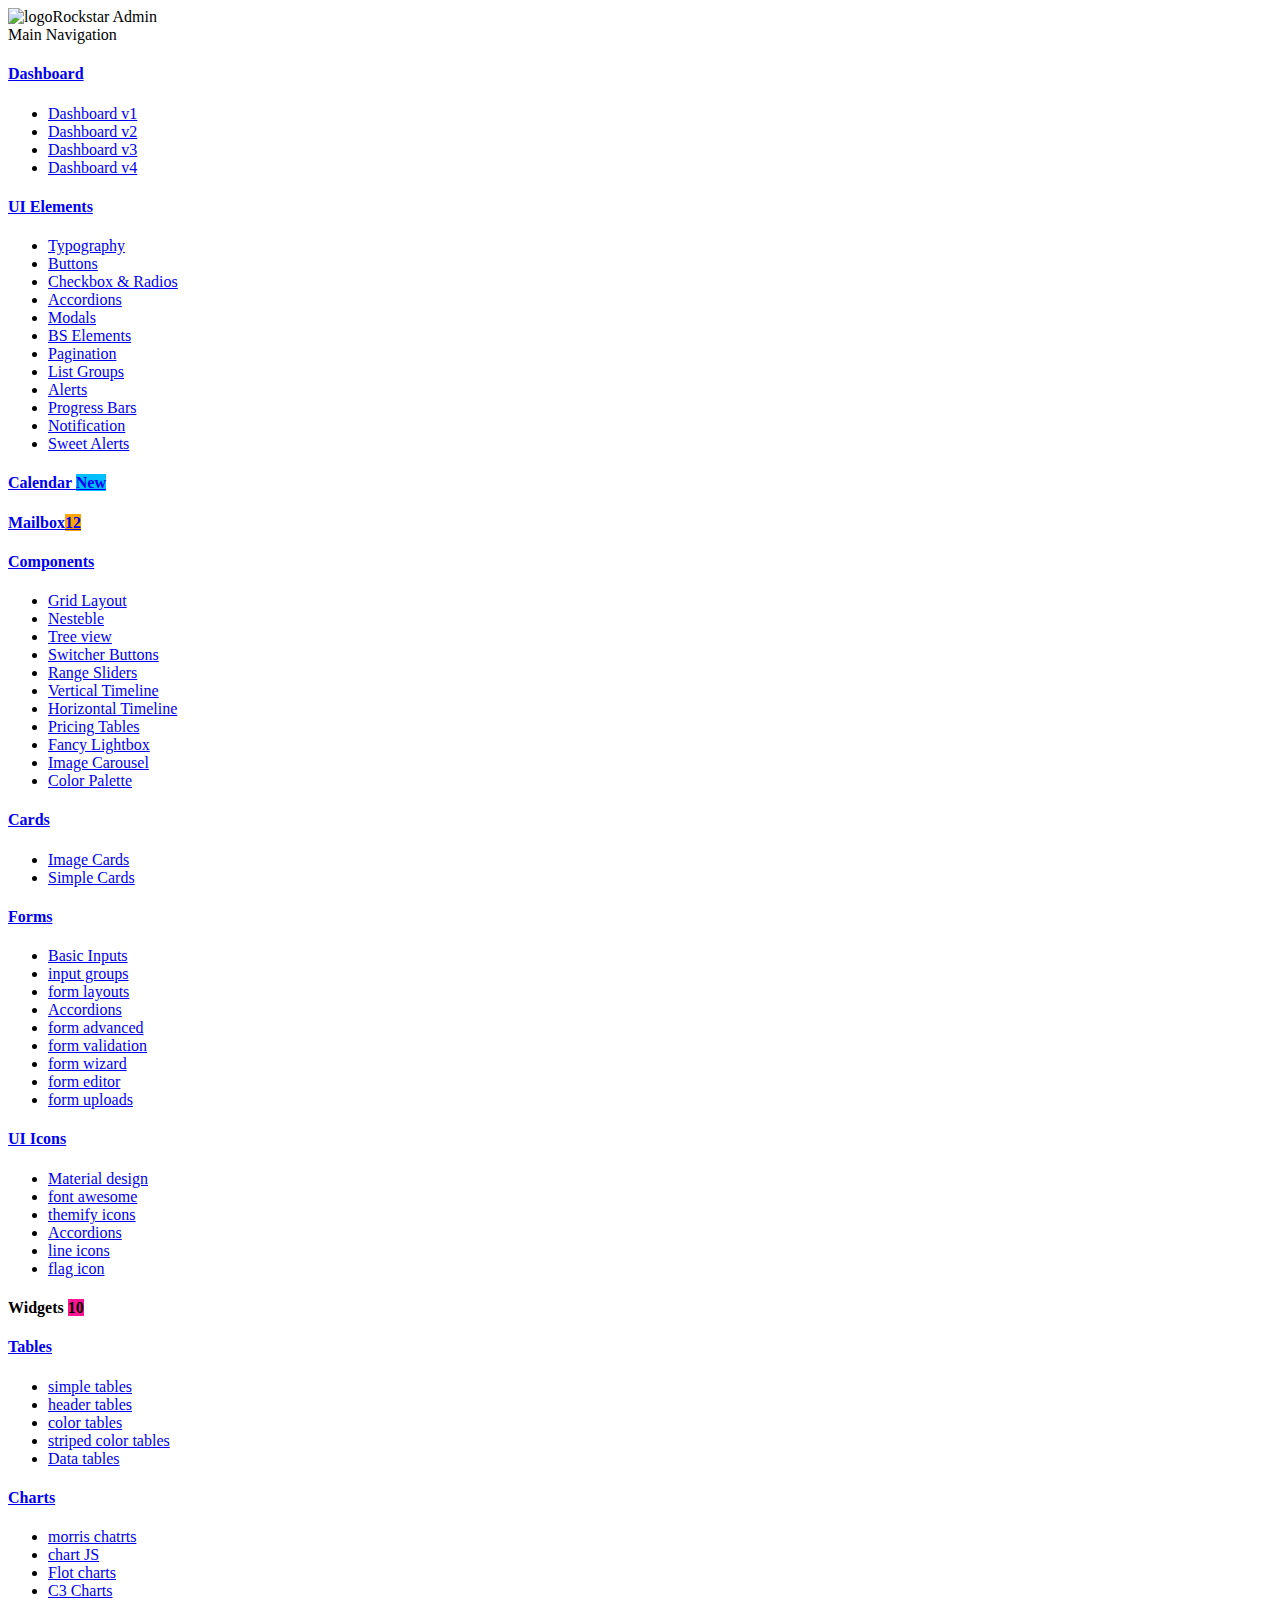
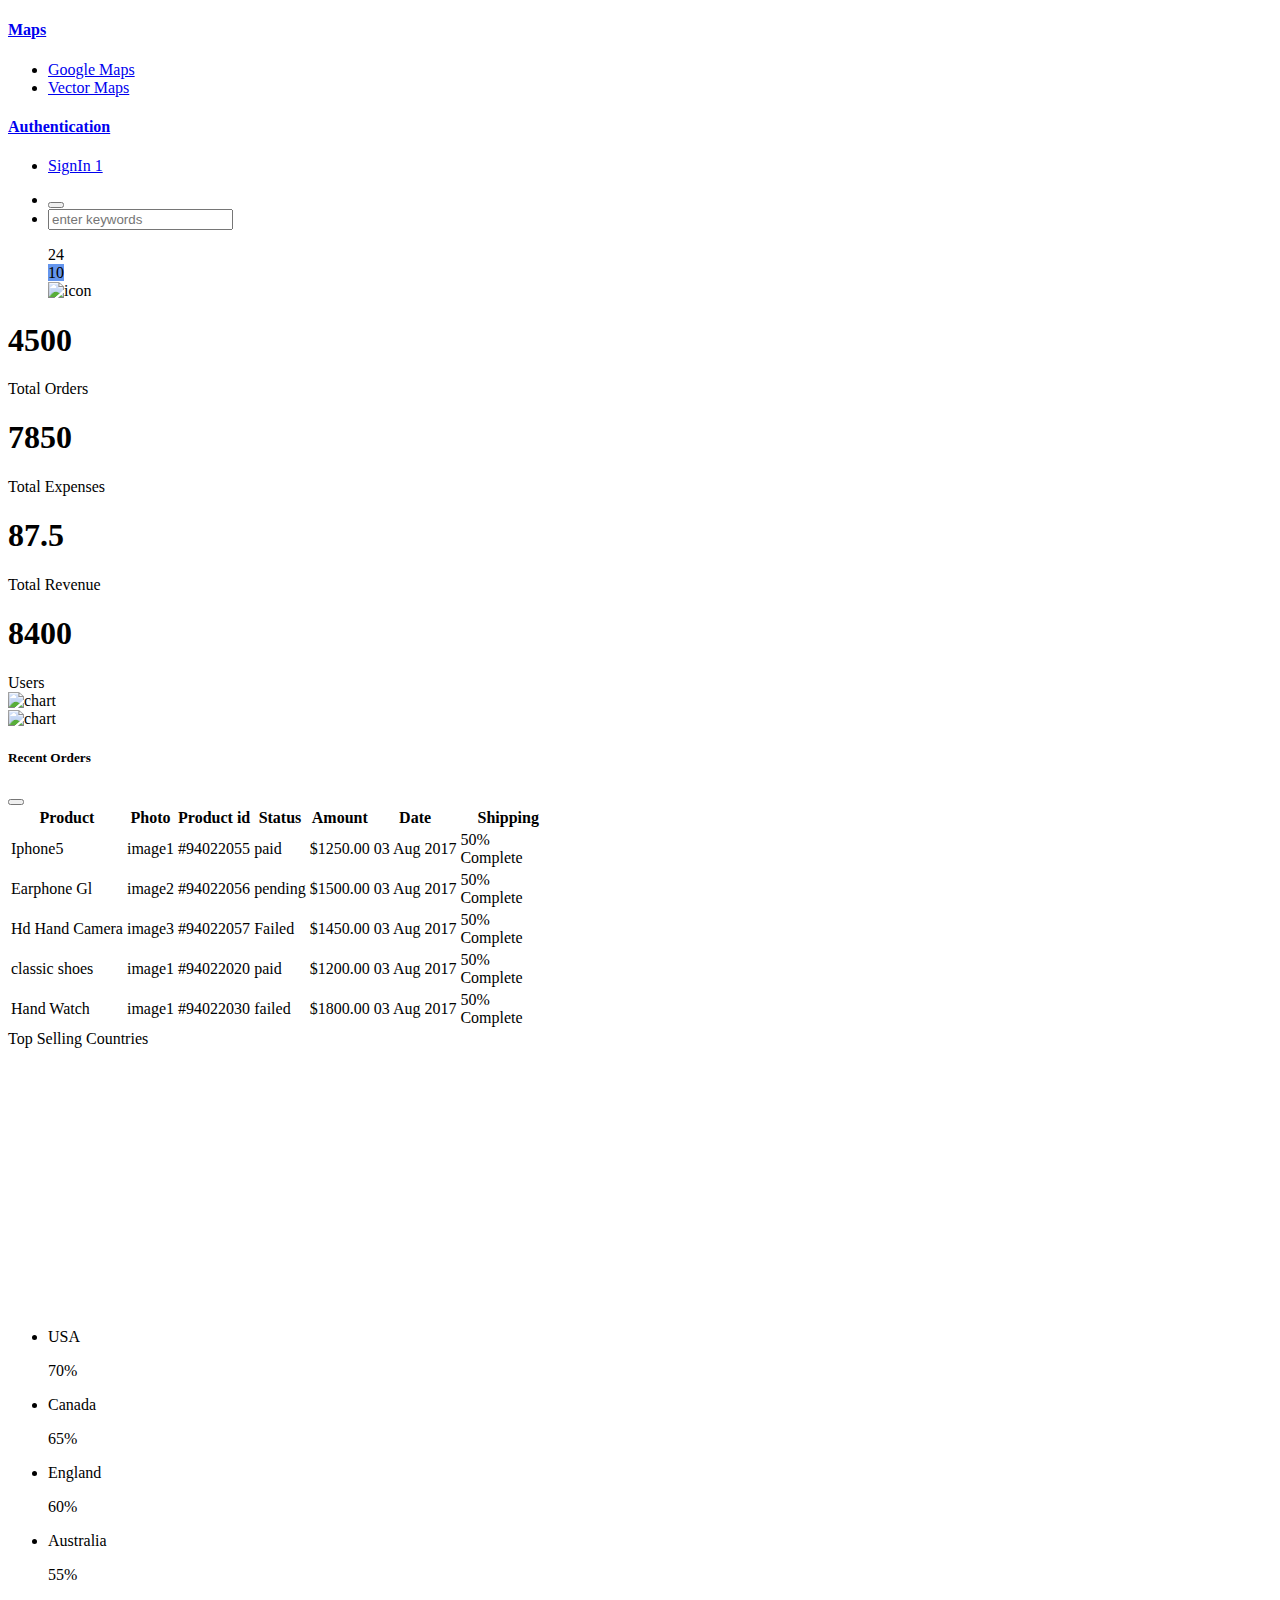
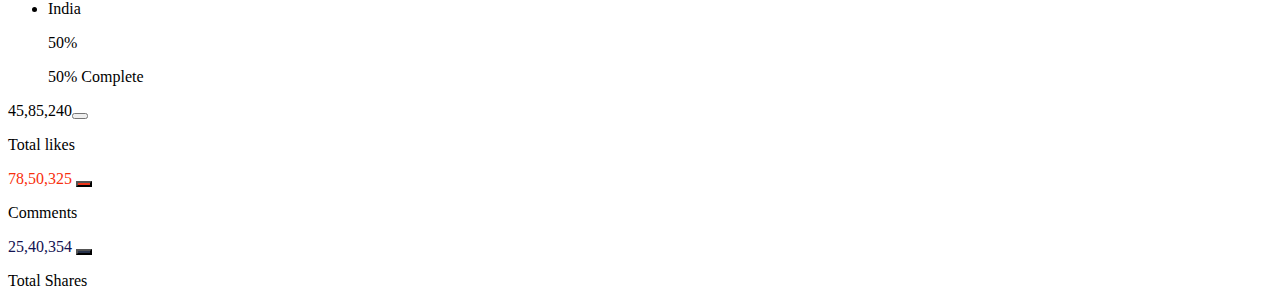
==== dashboard.html @ 98393a1d "structure of daSHBOARD" ====
<!Doctype html>
<html>
<head>
	<meta charset="utf-8">
	<meta name="viewport" content="width-device-width, initial-scale=1">
	<link rel="stylesheet" href="css/bootstrap.css">
  	<link rel="stylesheet" href="css/owl.carousel.css">
  	<link rel="stylesheet" href="css/owl.theme.default.css">
	<link rel="stylesheet" type="text/css" href="css/font-awesome.css">
	<link href="https://fonts.googleapis.com/css?family=Poppins" rel="stylesheet">
	<link rel="stylesheet" href="css/dashboard.css">
	<title>Dashboard</title>
</head>
<body>
	<div class="row">
		<div class="col-lg-2" id="demo">
			<div class="logo">
				<img src="css/img/logo.png" alt="logo">Rockstar Admin
			</div>
			<div class="heading">Main Navigation
			</div>

			<div class="panel-group" id="accordion">
  				<div class="panel panel-default">
    				<div class="panel-heading">
      				 <h4 class="panel-title">
       				 <a data-toggle="collapse" data-parent="#accordion" href="#collapse1">
       				 	<i class="fa fa-home" aria-hidden="true"></i>Dashboard
       				 	<span class="caret"></span></a></h4>
    				</div>
					<div id="collapse1" class="panel-collapse collapse">
							<div class="panel-body">
								<ul>
								<li><a href="#"><i class="fa fa-circle-o" aria-hidden="true"></i>Dashboard v1</a></li>
								<li><a href="#"><i class="fa fa-circle-o" aria-hidden="true"></i>Dashboard v2</a></li>
								<li><a href="#"><i class="fa fa-circle-o" aria-hidden="true"></i>Dashboard v3</a></li>
								<li><a href="#"><i class="fa fa-circle-o" aria-hidden="true"></i>Dashboard v4</a></li>
								</ul>
							</div>
					</div>
				</div>			
	  				<div class="panel panel-default">
	    				<div class="panel-heading">
	      				 <h4 class="panel-title">
	       				 <a data-toggle="collapse" data-parent="#accordion" href="#collapse2">
	       				 	<i class="fa fa-briefcase" aria-hidden="true"></i>UI Elements
	       				 	<span class="caret"></span></a></h4>
	    				</div>
							<div id="collapse2" class="panel-collapse collapse">
								<div class="panel-body">
								<ul>
								<li><a href="#"><i class="fa fa-circle-o" aria-hidden="true"></i>Typography</a></li>
								<li><a href="#"><i class="fa fa-circle-o" aria-hidden="true"></i>Buttons</a></li>
								<li><a href="#"><i class="fa fa-circle-o" aria-hidden="true"></i>Checkbox & Radios
								</a></li>
								<li><a href="#"><i class="fa fa-circle-o" aria-hidden="true"></i>Accordions</a></li>
								<li><a href="#"><i class="fa fa-circle-o" aria-hidden="true"></i>Modals</a></li>
								<li><a href="#"><i class="fa fa-circle-o" aria-hidden="true"></i>BS Elements</a></li>
								<li><a href="#"><i class="fa fa-circle-o" aria-hidden="true"></i>Pagination</a></li>
								<li><a href="#"><i class="fa fa-circle-o" aria-hidden="true"></i>List Groups</a></li>
								<li><a href="#"><i class="fa fa-circle-o" aria-hidden="true"></i>Alerts</a></li>
								<li><a href="#"><i class="fa fa-circle-o" aria-hidden="true"></i>Progress Bars</a></li>
								<li><a href="#"><i class="fa fa-circle-o" aria-hidden="true"></i>Notification</a></li>
								<li><a href="#"><i class="fa fa-circle-o" aria-hidden="true"></i>Sweet Alerts </a></li>
								</ul>
								</div>
							</div>
					</div>
  					<div class="panel panel-default">
    					<div class="panel-heading">
      				 	<h4 class="panel-title">
       				 	<a href="#"><i class="fa fa-calendar" aria-hidden="true"></i>Calendar
       				 	<span class="badge" style="background-color: deepskyblue;">
       				 	New</span></a></h4>
    					</div>
    				</div>					
  					<div class="panel panel-default">
    					<div class="panel-heading">
      				 	<h4 class="panel-title">
       				 	<a href="#"><i class="fa fa-calendar" aria-hidden="true"></i>Mailbox<span class="badge" style="background-color: orange;">12</span></a></h4>
    					</div>
    				</div>			
					<div class="panel panel-default">
	    				<div class="panel-heading">
	      				 <h4 class="panel-title">
	       				 <a data-toggle="collapse" data-parent="#accordion" href="#collapse3">
	       				 	<i class="fa fa-list" aria-hidden="true"></i>Components
	       				 <span class="caret"></span></a></h4>
	    				</div>
							<div id="collapse3" class="panel-collapse collapse">
								<div class="panel-body">
								<ul>	
								<li><a href="#"><i class="fa fa-circle-o" aria-hidden="true"></i>Grid Layout</a></li>
								<li><a href="#"><i class="fa fa-circle-o" aria-hidden="true"></i>Nesteble</a></li>
								<li><a href="#"><i class="fa fa-circle-o" aria-hidden="true"></i>Tree view</a></li>
								<li><a href="#"><i class="fa fa-circle-o" aria-hidden="true"></i>Switcher Buttons
								</a></li>
								<li><a href="#"><i class="fa fa-circle-o" aria-hidden="true"></i>Range Sliders</a></li>
								<li><a href="#"><i class="fa fa-circle-o" aria-hidden="true"></i>Vertical Timeline
								</a></li>
								<li><a href="#"><i class="fa fa-circle-o" aria-hidden="true"></i>Horizontal Timeline
								</a></li>
								<li><a href="#"><i class="fa fa-circle-o" aria-hidden="true"></i>Pricing Tables</a></li>
								<li><a href="#"><i class="fa fa-circle-o" aria-hidden="true"></i>Fancy Lightbox </a></li>
								<li><a href="#"><i class="fa fa-circle-o" aria-hidden="true"></i>Image Carousel</a></li>
								<li><a href="#"><i class="fa fa-circle-o" aria-hidden="true"></i>Color Palette</a></li>
								</ul>
								</div>
							</div>
					</div>			
					<div class="panel panel-default">
	    				<div class="panel-heading">
	      				 <h4 class="panel-title">
	       				 <a data-toggle="collapse" data-parent="#accordion" href="#collapse4">
	       				 	<i class="fa fa-life-ring" aria-hidden="true"></i>Cards
	       				 <span class="caret"></span></a></h4>
	    				</div>
							<div id="collapse4" class="panel-collapse collapse">
								<div class="panel-body">
								<ul>
								<li><a href="#">Image Cards</a></li>
								<li><a href="#">Simple Cards</a></li>
								</ul>
								</div>
							</div>
					</div>			

					<div class="panel panel-default">
	    				<div class="panel-heading">
	      				 <h4 class="panel-title">
	       				 <a data-toggle="collapse" data-parent="#accordion" href="#collapse5">
	       				 	<i class="fa fa-sticky-note-o" aria-hidden="true"></i>Forms
	       				 <span class="caret"></span></a></h4>
	    				</div>
							<div id="collapse5" class="panel-collapse collapse">
								<div class="panel-body">
								<ul>
								<li><a href="#"><i class="fa fa-circle-o" aria-hidden="true"></i>Basic Inputs</a></li>
								<li><a href="#"><i class="fa fa-circle-o" aria-hidden="true"></i>input groups</a></li>
								<li><a href="#"><i class="fa fa-circle-o" aria-hidden="true"></i>form layouts</a></li>
								<li><a href="#"><i class="fa fa-circle-o" aria-hidden="true"></i>Accordions</a></li>
								<li><a href="#"><i class="fa fa-circle-o" aria-hidden="true"></i>form advanced</a></li>
								<li><a href="#"><i class="fa fa-circle-o" aria-hidden="true"></i>form validation</a></li>
								<li><a href="#"><i class="fa fa-circle-o" aria-hidden="true"></i>form wizard</a></li>
								<li><a href="#"><i class="fa fa-circle-o" aria-hidden="true"></i>form editor</a></li>
								<li><a href="#"><i class="fa fa-circle-o" aria-hidden="true"></i>form uploads</a></li>
								</ul>
								</div>
							</div>
					</div>			
					<div class="panel panel-default">
	    				<div class="panel-heading">
	      				 <h4 class="panel-title">
	       				 <a data-toggle="collapse" data-parent="#accordion" href="#collapse6">
	       				 	<i class="fa fa-fire" aria-hidden="true"></i>UI Icons
	       				 <span class="caret"></span></a></h4>
	    				</div>
							<div id="collapse6" class="panel-collapse collapse">
								<div class="panel-body">
								<ul>
								<li><a href="#"><i class="fa fa-circle-o" aria-hidden="true"></i>Material design</a></li>
								<li><a href="#"><i class="fa fa-circle-o" aria-hidden="true"></i>font awesome</a></li>
								<li><a href="#"><i class="fa fa-circle-o" aria-hidden="true"></i>themify icons</a></li>
								<li><a href="#"><i class="fa fa-circle-o" aria-hidden="true"></i>Accordions</a></li>
								<li><a href="#"><i class="fa fa-circle-o" aria-hidden="true"></i>line icons</a></li>
								<li><a href="#"><i class="fa fa-circle-o" aria-hidden="true"></i>flag icon</a></li>
								</ul>
								</div>
							</div>
					</div>
					<div class="panel panel-default">
	    				<div class="panel-heading">
	      				 <h4 class="panel-title">
	       				 <i class="fa fa-calendar-o" aria-hidden="true"></i>Widgets
	       				 <span class="badge" style="background-color: deeppink;">10</span></h4>
	    				</div>
	    			</div>				
					<div class="panel panel-default">
	    				<div class="panel-heading">
	      				 <h4 class="panel-title">
	       				 <a data-toggle="collapse" data-parent="#accordion" href="#collapse7">
	       				 	<i class="fa fa-th" aria-hidden="true"></i>Tables
	       				 <span class="caret"></span></a></h4>
	    				</div>
							<div id="collapse7" class="panel-collapse collapse">
								<div class="panel-body">
								<ul>
								<li><a href="#"><i class="fa fa-circle-o" aria-hidden="true"></i>simple tables</a></li>
								<li><a href="#"><i class="fa fa-circle-o" aria-hidden="true"></i>header tables</a></li>
								<li><a href="#"><i class="fa fa-circle-o" aria-hidden="true"></i>color tables</a></li>
								<li><a href="#"><i class="fa fa-circle-o" aria-hidden="true"></i>striped color tables
								</a></li>
								<li><a href="#">Data tables</a></li>
								</ul>
								</div>
							</div>
					</div>				
					<div class="panel panel-default">
	    				<div class="panel-heading">
	      				 <h4 class="panel-title">
	       				 <a data-toggle="collapse" data-parent="#accordion" href="#collapse8">
	       				 	<i class="fa fa-bar-chart" aria-hidden="true"></i>Charts
	       				 <span class="caret"></span></a></h4>
	    				</div>
							<div id="collapse8" class="panel-collapse collapse">
								<div class="panel-body">
								<ul>
								<li><a href="#"><i class="fa fa-circle-o" aria-hidden="true"></i>morris chatrts</a></li>
								<li><a href="#"><i class="fa fa-circle-o" aria-hidden="true"></i>chart JS</a></li>
								<li><a href="#"><i class="fa fa-circle-o" aria-hidden="true"></i>Flot charts</a></li>
								<li><a href="#"><i class="fa fa-circle-o" aria-hidden="true"></i>C3 Charts</a></li>
								</ul>
								</div>
							</div>
					</div>					
					<div class="panel panel-default">
	    				<div class="panel-heading">
	      				 <h4 class="panel-title">
	       				 <a data-toggle="collapse" data-parent="#accordion" href="#collapse9">
	       				 	<i class="fa fa-map-o" aria-hidden="true"></i>Maps
	       				 <span class="caret"></span></a></h4>
	    				</div>
							<div id="collapse9" class="panel-collapse collapse">
								<div class="panel-body">
								<ul>
								<li><a href="#"><i class="fa fa-circle-o" aria-hidden="true"></i>Google Maps</a></li>
								<li><a href="#"><i class="fa fa-circle-o" aria-hidden="true"></i>Vector Maps</a></li>
								</ul>
								</div>
							</div>
					</div>				
					<div class="panel panel-default">
	    				<div class="panel-heading">
	      				 <h4 class="panel-title">
	       				 <a data-toggle="collapse" data-parent="#accordion" href="#collapse10">
	       				 	<i class="fa fa-lock" aria-hidden="true"></i>Authentication
	       				 <span class="caret"></span></a></h4>
	    				</div>
							<div id="collapse10" class="panel-collapse collapse">
								<div class="panel-body">
								<ul>
								<li><a href="#"><i class="fa fa-circle-o" aria-hidden="true"></i>SignIn 1</a></li>
								</ul>
								</div>
							</div>
					</div>
			</div>
		</div>
		<!-- main body section-->			
		<div class="col-lg-10">
			<div class="header" style ="background-color: white;">
				<nav class="navbar">
					<div class="container-fluid">
						<ul class="navbar-nav list-unstyled">
							<li><button type="button" class="btn">
								<i class="fa fa-bars" aria-hidden="true"></i>    
				          	</button></li>
				          	<li><div class="searchbar">
				          		<input type="text" name="search" placeholder="enter keywords">
				          		<i class="glyphicon glyphicon-search"></i>
				          	</div></li>
			          	</ul>
			          	<ul class="nav navbar-right">
			          		<div class="topicon">
			          			<i class="fa fa-envelope-open-o" aria-hidden="true"></i>
			          			<span class="badge">24</span>
			          		</div>
			          		<div class="topicon">
								<i class="fa fa-bell-o" aria-hidden="true"></i>
								<div class="badge2"><span class="badge "
									style="background-color: cornflowerblue;">10</span></div>
							</div>
							<div class="topicon">
								<i class="fa fa-flag-checkered" aria-hidden="true"></i>
							</div>
							<span class="profile"><img src="css/img/icon.png" class="img-circle" alt="icon" width="50px">
							</span>	
						</ul>
					</div>	         				
				</nav>
			</div>				
			<div class="main-body";>
				<div class="row">
					<div class="col-lg-3">
						<div class="orders">
							<h1>4500</h1>
							<span>Total Orders</span>
							<i class="fa fa-shopping-cart" aria-hidden="true"></i>
						</div>
					</div>	
					<div class="col-lg-3">	
						<div class=" orders expenses">
							<h1>7850</h1>
							<span>Total Expenses</span>
							<i class="fa fa-credit-card" aria-hidden="true"></i>

						</div>
					</div>	
					<div class="col-lg-3">	
						<div class="orders revenue">
							<h1>87.5</h1>
							<span>Total Revenue</span>
							<i class="fa fa-pie-chart" aria-hidden="true"></i>
						</div>
					</div>	
					<div class="col-lg-3">	
						<div class="orders users">
							<h1>8400</h1>
							<span> Users</span>
							<i class="fa fa-user-o" aria-hidden="true"></i>
						</div>
					</div>
				</div>		
			</div>
			<div class="section2">
				<div class="row">
					<div class="col-lg-8">
					<img src="css/img/chart1.jpeg" alt="chart">
					</div>
					<div class="col-lg-4">
						<img src="css/img/chart.jpeg" alt="chart" >
					</div>
				</div>
			</div>
			<!-- table section-->
			<div class="section3">
				<div class="container">
					<div class="tabletop">
						<h5>Recent Orders</h5>
						<button><i class="fa fa-ellipsis-h" aria-hidden="true"></i>
						</button>
					</div>
					<table class="table">
						<thead>
							<tr>
								<th>Product</th>
								<th>Photo</th>
								<th>Product id</th>
								<th>Status</th>
								<th>Amount</th>
								<th>Date</th>
								<th>Shipping</th>
							</tr>
						</thead>
						<tbody>
							<tr>
								<td>Iphone5</td>
								<td>image1</td>
								<td>#94022055</td>
								<td>paid</td>
								<td>$1250.00</td>
								<td>03 Aug 2017</td>
								<td><div class="progress">
									  <div class="progress-bar progress-bar-success" 
									  role="progressbar" aria-valuenow="50"
									  aria-valuemin="0" aria-valuemax="100" 
									  style="width:50%">
									    <span class="sr-only">50% Complete</span>
									  </div>
									</div>
								</td>
							</tr>
							<tr>
								<td>Earphone Gl</td>
								<td>image2</td>
								<td>#94022056</td>
								<td>pending</td>
								<td>$1500.00</td>
								<td>03 Aug 2017</td>
								<td><div class="progress">
									  <div class="progress-bar progress-bar-warning" 
									  role="progressbar" aria-valuenow="50"
									  aria-valuemin="0" aria-valuemax="100" 
									  style="width:60%">
									    <span class="sr-only">50% Complete</span>
									  </div>
									</div>
								</td>
							</tr>
							<tr>
								<td>Hd Hand Camera</td>
								<td>image3</td>
								<td>#94022057</td>
								<td>Failed</td>
								<td>$1450.00</td>
								<td>03 Aug 2017</td>
								<td><div class="progress">
									  <div class="progress-bar progress-bar-danger" 
									  role="progressbar" aria-valuenow="50"
									  aria-valuemin="0" aria-valuemax="100" 
									  style="width:65%">
									    <span class="sr-only">50% Complete</span>
									  </div>
									</div>
								</td>
							</tr>
							<tr>
								<td>classic shoes</td>
								<td>image1</td>
								<td>#94022020</td>
								<td>paid</td>
								<td>$1200.00</td>
								<td>03 Aug 2017</td>
								<td><div class="progress">
									  <div class="progress-bar progress-bar-success" 
									  role="progressbar" aria-valuenow="50"
									  aria-valuemin="0" aria-valuemax="100" 
									  style="width:65%">
									    <span class="sr-only">50% Complete</span>
									  </div>
									</div>
								</td>
							</tr>
							<tr>
								<td>Hand Watch</td>
								<td>image1</td>
								<td>#94022030</td>
								<td>failed</td>
								<td>$1800.00</td>
								<td>03 Aug 2017</td>
								<td><div class="progress">
									  <div class="progress-bar progress-bar-danger" 
									  role="progressbar" aria-valuenow="50"
									  aria-valuemin="0" aria-valuemax="100"
									   style="width:40%">
									    <span class="sr-only">50% Complete</span>
									  </div>
									</div>
								</td>
							</tr>	
						</tbody>
					</table>
				</div>
			</div>
			<!--Map section starts from here-->
			<div class="section4">
			  <div class="container">
				<div class="row">
						<div class="col-lg-8">
							<div class="tophead">Top Selling Countries</div>
							<div class="row">
								<div class="col-lg-8" style="background-color: white;">
									<div class="map">	
									<g>
									<iframe src="https://www.google.com/maps/embed?pb" width="550" height="260" frameborder="0" style="border:0;max-width: 100%" allowfullscreen></iframe>
									</g>
									</div>
								</div>
								<div class="col-lg-4">
									<nav class="navbar">
										<div class="container-fluid">
											<ul class="navbar nav-stacked list-unstyled">
												<li>
													<span>USA<p>70%</p></span>
													<div class="progress">
											  		<div class="progress-bar progress-bar-striped" 
											  		role="progressbar" aria-valuenow="50"
											  		aria-valuemin="0" aria-valuemax="100" 
											  		style="width:70%">
												</li>
												<li>
													<span>Canada<p>65%</p></span>
													<div class="progress">
											  		<div class="progress-bar progress-bar-danger
											  		progress-bar-striped" 
											  		role="progressbar" aria-valuenow="50"
											  		aria-valuemin="0" aria-valuemax="100" 
											  		style="width:65%">
												</li>
												<li>
													<span>England<p>60%</p></span>
													<div class="progress">
											  		<div class="progress-bar progress-bar-success
											  		progress-bar-striped" 
											  		role="progressbar" aria-valuenow="50"
											  		aria-valuemin="0" aria-valuemax="100" 
											  		style="width:60%">
												</li>
												<li>
													<span>Australia<p>55%</p></span>
													<div class="progress">
											  		<div class="progress-bar progress-bar-warning
											  		progress-bar-striped" 
											  		role="progressbar" aria-valuenow="50"
											  		aria-valuemin="0" aria-valuemax="100" 
											  		style="width:55%">
												</li>
												<li>
													<span>India<p>50%</p></span>
													<div class="progress">
											  		<div class="progress-bar progress-bar-info
											  		progress-bar-striped" 
											  		role="progressbar" aria-valuenow="50"
											  		aria-valuemin="0" aria-valuemax="100" 
											  		style="width:50%">
											    	<span class="sr-only">50% Complete</span>
												</li>
											</ul>
										</div>		
									</nav>
								</div>
					
							</div>
						</div><!--col lg-8-->	

						<div class="col-lg-4">
							<div class="card">
								<span>45,85,240</span><button><i class="fa fa-thumbs-o-up" aria-hidden="true"></i></button>
								<p>Total likes</p>
							</div>
							<div class="card">
								<span style="color: #f82f0d;">78,50,325 </span>
								<button style="background-color: #ed351a;"><i class="fa fa-align-left" aria-hidden="true"></i></button>
								<p>Comments</p>
							</div>
							<div class="card">
								<span style="color: #121251;">25,40,354</span>
								<button style="background-color: #27324b;"><i class="fa fa-share-alt" aria-hidden="true"></i></button>
								<p>Total Shares</p>
							</div>

						</div>
					</div><!--row-->
				</div>	
			</div>			

		</div> <!--for column -lg-10-->	
</div>
	<script src="https://ajax.googleapis.com/ajax/libs/jquery/3.3.1/jquery.min.js"></script>
  	<script src="https://maxcdn.bootstrapcdn.com/bootstrap/3.3.7/js/bootstrap.min.js"></script>
  	<script>
  		$(document).ready(function(){
  			$('.navbar-nav > li > button').click(function(){
  				var x = document.getElementById('demo');
    				if (x.style.display === 'none') {
        				x.style.display = 'block';
        				$('.col-lg-10').width(1280);
    				} else {
        				x.style.display = 'none';
        				$('.col-lg-10').width(1536);
        				$('.header').width(1536);
    				}
  				});
  		});
  	</script>
   
</body>
</html>
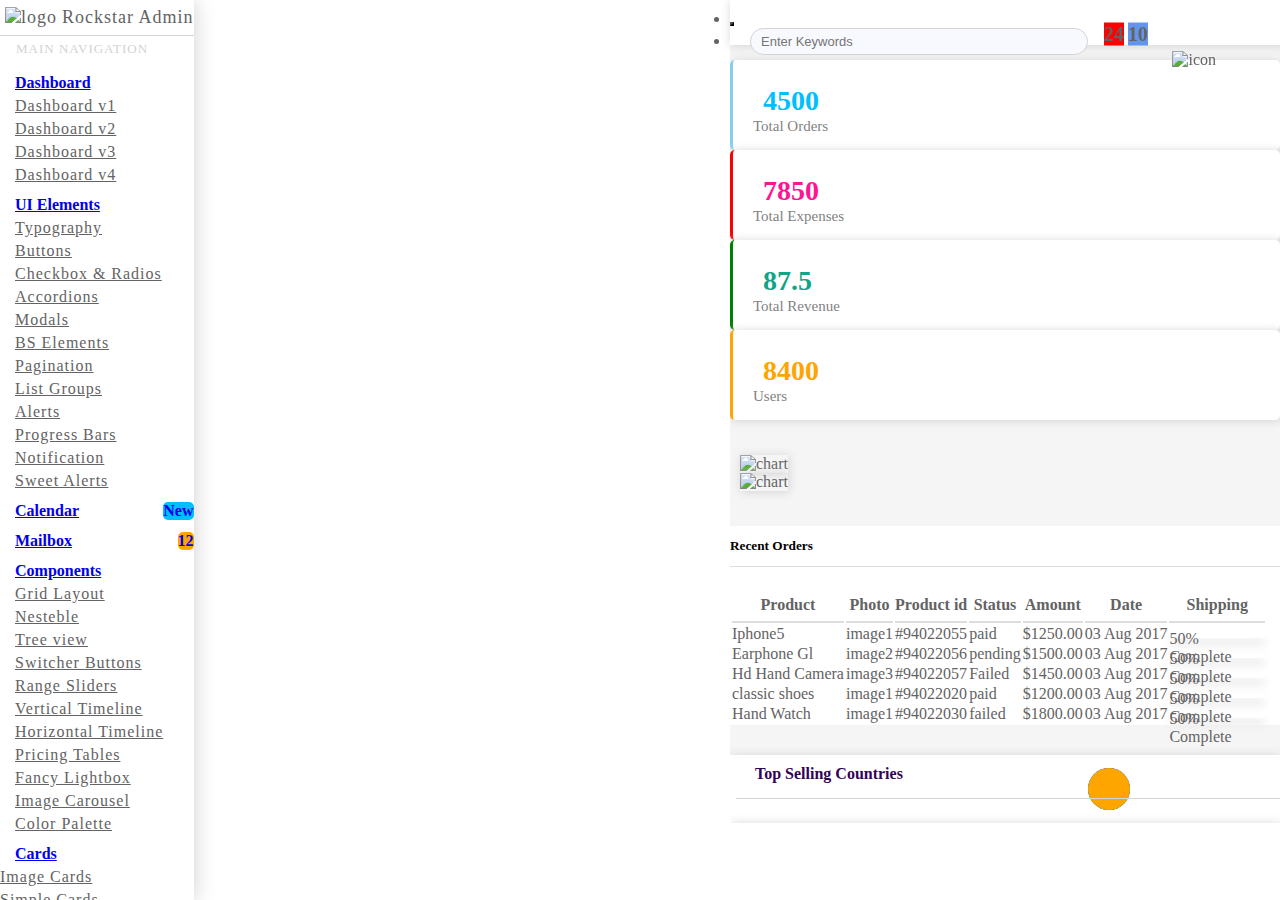
==== commit 9b47f0b9: "change path of css" ====
--- a/dashboard.html
+++ b/dashboard.html
@@ -8,7 +8,7 @@
   	<link rel="stylesheet" href="css/owl.theme.default.css">
 	<link rel="stylesheet" type="text/css" href="css/font-awesome.css">
 	<link href="https://fonts.googleapis.com/css?family=Poppins" rel="stylesheet">
-	<link rel="stylesheet" href="css/dashboard.css">
+	<link rel="stylesheet" href="dashboard.css">
 	<title>Dashboard</title>
 </head>
 <body>
@@ -545,4 +545,4 @@
   	</script>
    
 </body>
-</html>+</html>
--- a/dashboard.css
+++ b/dashboard.css
@@ -0,0 +1,345 @@
+*{
+	margin:0;
+	padding: 0;
+}
+body{
+    color: #636363;
+}
+.row{
+	margin:0;
+    background-color: whitesmoke;
+    max-width: 100%;
+}
+.col-lg-2{
+    background-color: white;
+    box-shadow: 1px 1px 20px lightgrey;
+    position: fixed;
+    top: 0;
+    left: 0;
+    overflow: auto;
+    height: 100vh;
+}
+.col-lg-10{
+    position: fixed;
+    top: 0;
+    right: 0;
+    overflow: auto;
+    height: 100vh;
+    background-color: whitesmoke;
+}
+.logo{
+	border-bottom: 1px solid lightgray;
+	font-size: 18px;
+	letter-spacing: 1px;
+}
+.logo > img{
+	width: 50px;
+    padding: 7px 5px;
+}
+.heading{
+	font-size: 13px;
+    color: lightgray;
+    font-size: 13px;
+    color: lightgrey;
+    padding: 5px 16px;
+    text-transform: uppercase;
+    letter-spacing: 1px;
+}
+.panel-default > .panel-heading{
+	background:none;
+	color: #636363;
+	margin-top: 12px;
+}
+.panel-default > .panel-heading a:hover ,.panel-default > .panel-heading a:focus{
+    text-decoration: none;
+}
+.panel-default > .panel-heading:hover{
+    background-color: #d9f0fa;
+    border-left: 2px solid deepskyblue;
+    color: deepskyblue;
+    transition: .5s;
+}
+.panel-default > .panel-heading .fa{
+	margin-right: 15px;
+}
+.panel-default > .panel-heading .badge {
+    float: right;
+    border-radius: 5px;
+ }   
+.panel-group .panel{
+	box-shadow: none;
+	border:none;
+}
+.panel-body ul{
+	list-style-type: none;
+}
+.panel-body ul li a{
+	color:#636363;
+	font-size: 16px;
+	letter-spacing: 1px;
+	padding-top: 5px;
+	display: inline-block;
+}
+.panel-body ul li a:hover , .panel-body ul li a:focus {
+    color: deepskyblue;
+    text-decoration: none;
+}
+
+.panel-body ul li a .fa{
+	margin-right: 15px;
+}
+/*-----Top bar section----*/
+
+.header{
+    box-shadow: 1px 1px 10px lightgray;
+    position: fixed;
+    width: 83%;
+    z-index: 10;
+}
+.navbar-right{
+    position: fixed;
+    right: 5%;
+}
+.topicon{
+    font-size: 20px;
+    font-weight: bold;
+    display: inline-block;
+    position: relative;
+    padding: 10px;
+    cursor: pointer;
+}
+.topicon .badge{
+    position: absolute;
+    left: 66%;
+    bottom: 40%;
+    transform: translate(-50% ,-50%);
+    background-color: red;
+}
+/* -------main body section---------*/
+.main-body{
+    margin-top: 60px;
+}
+.col-lg-10{
+    max-width: 100%;
+    padding: 0;
+    background-color: whitesmoke;
+}
+.navbar{
+	margin:0;
+}
+.orders{
+	background-color: white;
+    border-left: 3px solid skyblue;
+    padding-left: 10px;
+    box-shadow: 1px 1px 10px lightgrey;
+    border-radius: 5px;
+}
+.orders h1{
+	font-weight: bold;
+    font-size: 28px;
+    padding: 25px 0 0 20px;
+    color: deepskyblue;
+}
+.orders span{
+	font-size: 15px;
+    padding: 0 0 15px 10px;
+    color:#828282;
+    display: inline-block;
+}
+.orders .fa{
+	position: absolute;
+    font-size: 20px;
+    border: 1px solid transparent;
+    border-radius: 50px;
+    padding: 20px;
+    left: 65%;
+    background-color: deepskyblue;
+    bottom: 10%;
+    color: white;
+}
+.expenses .fa{
+    background-color: deeppink;
+}
+.revenue .fa{
+    background-color: #11a588;
+}
+.users .fa{
+    background-color: orange;
+}
+.expenses h1{
+    color: deeppink;
+}
+.revenue h1{
+    color: #11a588;
+}
+.users h1{
+    color: orange;
+}
+.expenses{
+	background-color: white;
+    border-left: 3px solid red;
+    padding-left: 10px;
+}
+.revenue{
+	background-color: white;
+    border-left: 3px solid green;
+    padding-left: 10px;
+}
+.users{
+	background-color: white;
+    border-left: 3px solid orange;
+    padding-left: 10px;
+}
+.navbar-nav{
+	position: relative;
+	top: 10px;
+}
+.navbar-nav .btn{
+	background:none;
+	padding: 0;
+	font-size: 16px;
+}
+
+.searchbar input[type=text]{
+	position: relative;
+    padding: 5px 150px 5px 10px;
+    border-radius: 25px;
+    border: 1px solid lightgray;
+    text-transform: capitalize;
+    background-color: ghostwhite;
+    font-size: 13px;
+    margin-left: 20px;
+}
+.searchbar .glyphicon{
+	position: absolute;
+    left: 320px;
+    top: 6px;
+    cursor: pointer;
+    font-size: 16px;
+}
+/*----section2-- chart section*/
+.section2{
+    padding: 10px;
+    margin-top: 25px;
+}
+.col-lg-8 img{
+    max-width: 100%; 
+    box-shadow: 1px 1px 10px lightgrey;
+    width: 100%;
+    height: 450px;
+}
+.col-lg-4 img{
+    max-width: 100%;
+    height: 350px;
+    box-shadow: 1px 1px 10px lightgrey;
+}
+/* -----------------------------section 3 => Table-------------------------------- */
+.section3 .container{
+    background-color: white;
+    margin-top: 25px;
+}
+.progress{
+    height: 8px;
+    box-shadow: 0px 8px 10px #edecec;
+}
+.table > thead > tr {
+    border-top: 1px solid #ddd;
+}
+.table > thead > tr > th {
+    vertical-align: bottom;
+    border-bottom: 2px solid #ddd;
+    line-height: 2;
+}
+.tabletop{
+    border-bottom: 1px solid #ddd;
+    color: black;
+}
+.table{
+    margin-top: 20px;
+}
+.tabletop h5{
+    font-weight: bold;
+    line-height: 3;
+    display: inline-block;
+}
+.tabletop button{
+    float: right;
+    background:none;
+    border:none;
+    margin: 25px 10px;
+    font-size: 18px;
+}
+/*-------map => section 4 starts from here------*/
+.section4 .row{
+    margin-top: 30px;
+}
+.section4 .row .col-lg-8{
+    background-color: white;
+     box-shadow: 1px 1px 10px lightgrey;
+}
+.section4 .row .col-lg-8 .row{
+    background-color: white;
+}
+.col-lg-8 .tophead{
+    margin: 10px 25px;
+    display: inline-block;
+    font-size: 16px;
+    color: #300357;
+    font-weight: bold;
+    background-color: white;
+    position: relative;
+}
+.col-lg-8 .tophead::before{
+    content: '';
+    width: 730px;
+    position: absolute;
+    background-color: lightgray;
+    left: -13%;
+    top: calc(100% + 15px);
+    height: 1px;
+}
+.col-lg-8 .col-lg-4{
+    border-left: 1px solid lightgray;
+    background-color: white;
+}
+.navbar li span p{
+    display: inline-block;
+    float: right;
+}
+.navbar .progress{
+    width: 220px;
+    box-shadow: none;
+    margin-top: 5px;
+}
+.col-lg-4 .card{
+    background-color: white;
+    padding: 12px 0px 12px;
+    margin-bottom: 30px;
+    box-shadow: 1px 1px 10px lightgrey;
+}
+.col-lg-4 .card span{
+    font-size: 25px;
+    color: #1193c8;
+    padding: 0px 0px 0px 20px;
+    display: inline-block;
+    font-weight: bold;
+    margin-top: 10px;
+    letter-spacing: 2px;
+}
+.col-lg-4 .card button{
+    float: right;
+    background-color: #6d4dd5;;
+    color: white;
+    padding: 15px 20px;
+    border: none;
+    border-radius: 5px;
+    margin: 4px;
+    margin-right: 20px;
+    font-size: 25px;
+}
+.col-lg-4 .card p{
+    font-size: 17px;
+    color: #636363;
+    letter-spacing: 1px;
+    margin-left: 30px;
+}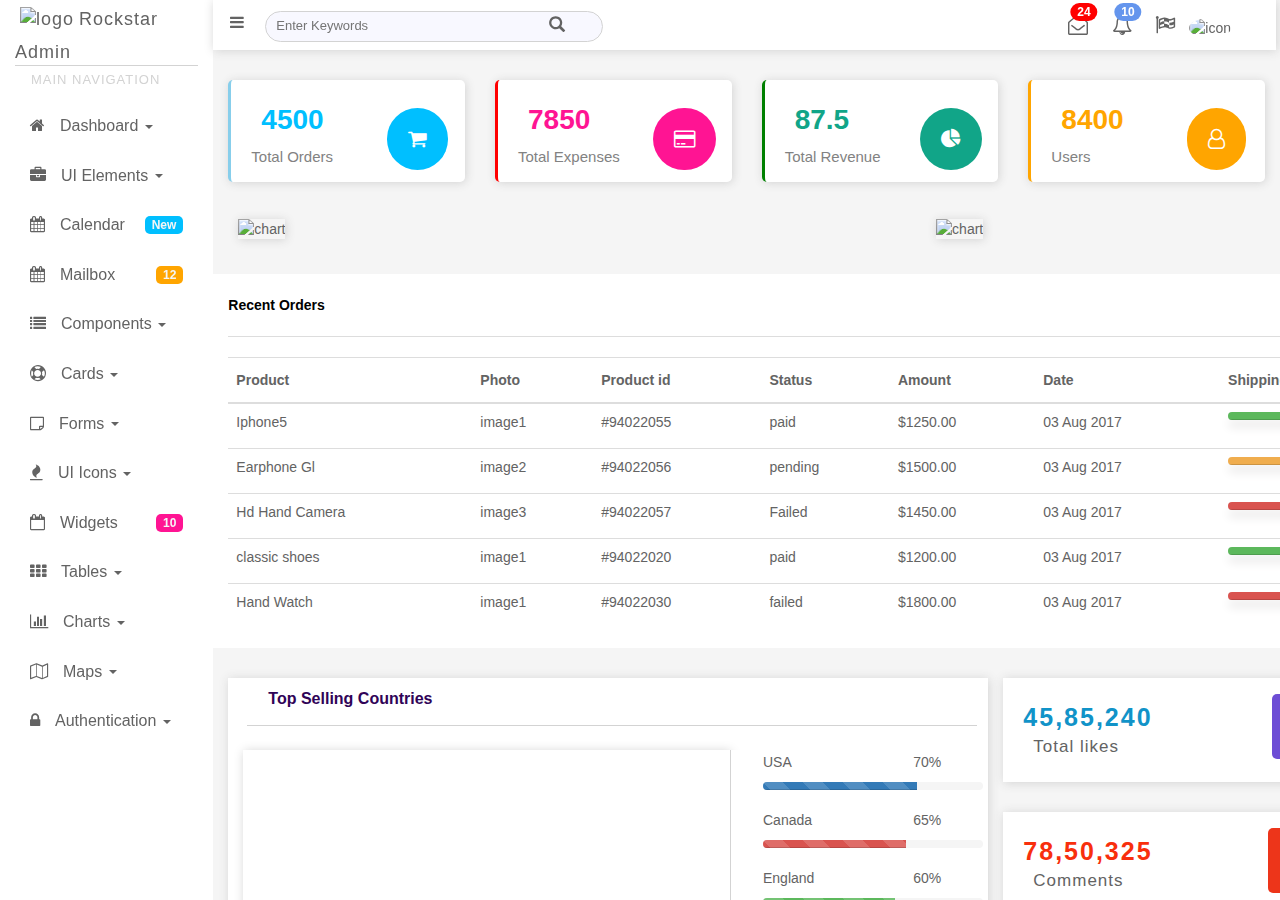
==== commit afd7ed4b: "cdn for font-awesome and bootstrap" ====
--- a/dashboard.html
+++ b/dashboard.html
@@ -3,10 +3,8 @@
 <head>
 	<meta charset="utf-8">
 	<meta name="viewport" content="width-device-width, initial-scale=1">
-	<link rel="stylesheet" href="css/bootstrap.css">
-  	<link rel="stylesheet" href="css/owl.carousel.css">
-  	<link rel="stylesheet" href="css/owl.theme.default.css">
-	<link rel="stylesheet" type="text/css" href="css/font-awesome.css">
+	<link rel="stylesheet" href="https://cdnjs.cloudflare.com/ajax/libs/font-awesome/4.7.0/css/font-awesome.min.css">
+  	<link rel="stylesheet" href="https://maxcdn.bootstrapcdn.com/bootstrap/3.3.7/css/bootstrap.min.css">
 	<link href="https://fonts.googleapis.com/css?family=Poppins" rel="stylesheet">
 	<link rel="stylesheet" href="dashboard.css">
 	<title>Dashboard</title>
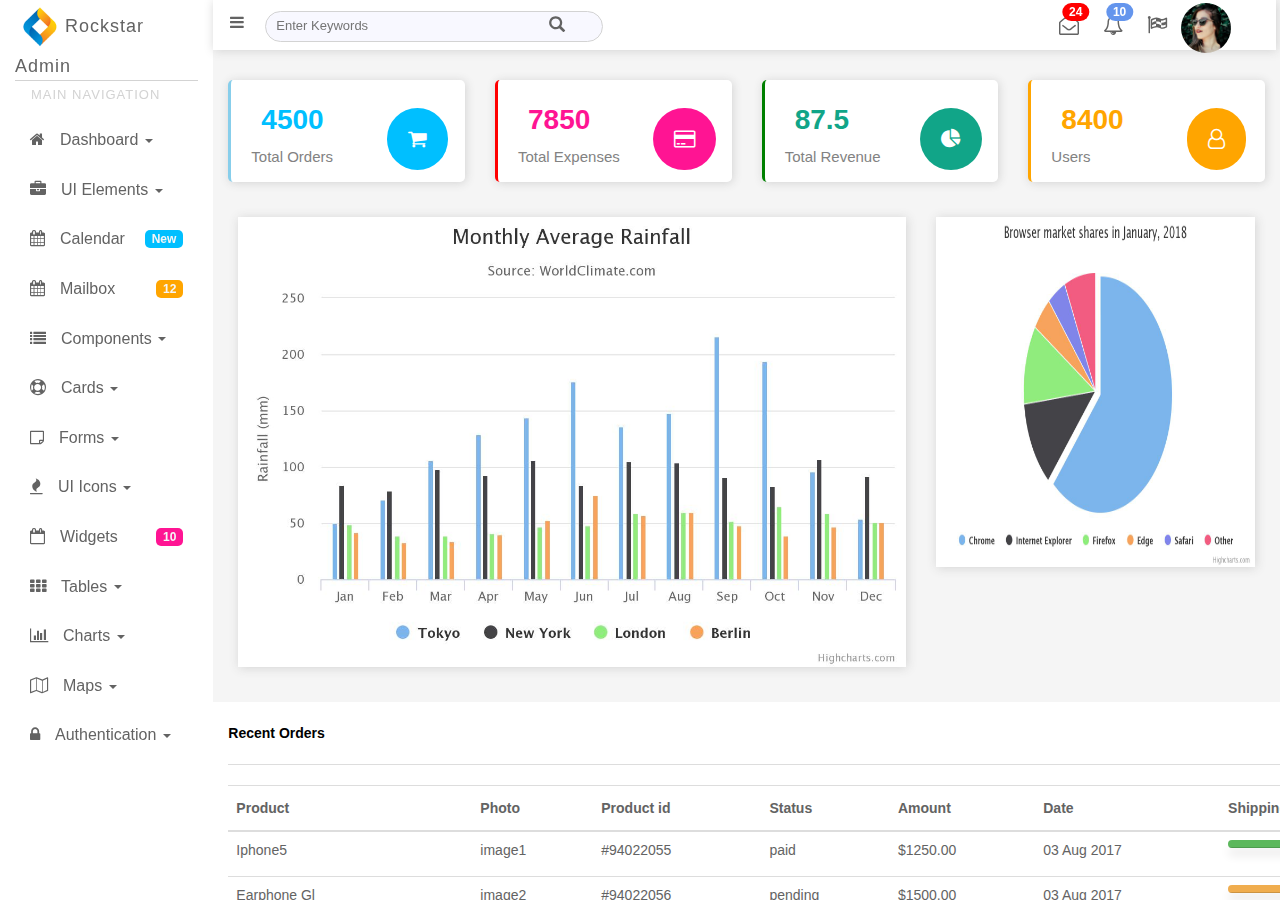
==== commit af2c42ff: "edit in html" ====
--- a/dashboard.html
+++ b/dashboard.html
@@ -13,7 +13,7 @@
 	<div class="row">
 		<div class="col-lg-2" id="demo">
 			<div class="logo">
-				<img src="css/img/logo.png" alt="logo">Rockstar Admin
+				<img src="img/logo.png" alt="logo">Rockstar Admin
 			</div>
 			<div class="heading">Main Navigation
 			</div>
@@ -271,7 +271,7 @@
 							<div class="topicon">
 								<i class="fa fa-flag-checkered" aria-hidden="true"></i>
 							</div>
-							<span class="profile"><img src="css/img/icon.png" class="img-circle" alt="icon" width="50px">
+							<span class="profile"><img src="img/icon.png" class="img-circle" alt="icon" width="50px">
 							</span>	
 						</ul>
 					</div>	         				
@@ -313,10 +313,10 @@
 			<div class="section2">
 				<div class="row">
 					<div class="col-lg-8">
-					<img src="css/img/chart1.jpeg" alt="chart">
+					<img src="img/chart1.jpeg" alt="chart">
 					</div>
 					<div class="col-lg-4">
-						<img src="css/img/chart.jpeg" alt="chart" >
+						<img src="img/chart.jpeg" alt="chart" >
 					</div>
 				</div>
 			</div>
@@ -503,18 +503,18 @@
 
 						<div class="col-lg-4">
 							<div class="card">
-								<span>45,85,240</span><button><i class="fa fa-thumbs-o-up" aria-hidden="true"></i></button>
-								<p>Total likes</p>
+								<span>45,85,240</span><div class="btn likes"><i class="fa fa-thumbs-o-up" aria-hidden="true"></i></button>
+								<p>Total likes</p></div>
 							</div>
 							<div class="card">
 								<span style="color: #f82f0d;">78,50,325 </span>
-								<button style="background-color: #ed351a;"><i class="fa fa-align-left" aria-hidden="true"></i></button>
-								<p>Comments</p>
+								<div class="btn comments"><i class="fa fa-align-left" aria-hidden="true"></i></button>
+								<p>Comments</p></div>
 							</div>
 							<div class="card">
 								<span style="color: #121251;">25,40,354</span>
-								<button style="background-color: #27324b;"><i class="fa fa-share-alt" aria-hidden="true"></i></button>
-								<p>Total Shares</p>
+								<div class="btn share"><i class="fa fa-share-alt" aria-hidden="true"></i></button>
+								<p>Total Shares</p></div>
 							</div>
 
 						</div>
--- a/dashboard.css
+++ b/dashboard.css
@@ -157,14 +157,35 @@
     bottom: 10%;
     color: white;
 }
+
+.orders .fa:hover,.orders .fa:focus{
+    border:1px solid deepskyblue;
+    background:transparent;
+    color: deepskyblue;
+}
 .expenses .fa{
     background-color: deeppink;
 }
+.expenses .fa:hover,.expenses .fa:focus{
+    border:1px solid deeppink;
+    background:transparent;
+    color:deeppink;
+}
 .revenue .fa{
     background-color: #11a588;
 }
+.revenue .fa:hover,.revenue .fa:focus{
+    border:1px solid #11a588;
+    background:transparent;
+    color: #11a588;
+}
 .users .fa{
     background-color: orange;
+}
+.users .fa:hover,.users .fa:focus{
+    border:1px solid orange;
+    background:transparent;
+    color: orange;
 }
 .expenses h1{
     color: deeppink;
@@ -326,7 +347,7 @@
     margin-top: 10px;
     letter-spacing: 2px;
 }
-.col-lg-4 .card button{
+.col-lg-4 .card .btn{
     float: right;
     background-color: #6d4dd5;;
     color: white;
@@ -337,6 +358,30 @@
     margin-right: 20px;
     font-size: 25px;
 }
+.col-lg-4 .card .likes{
+background-color: #6d4dd5;
+}
+.col-lg-4 .card .likes:hover,.col-lg-4 .card .likes:focus{
+    border:1px solid #6d4dd5 ;
+    background:transparent;
+    color: #6d4dd5;
+}
+.col-lg-4 .card .comments{
+    background-color: #ed351a;
+}
+.col-lg-4 .card .comments:hover,.col-lg-4 .card .comments:focus{
+    border:1px solid #ed351a ;
+    background:transparent;
+    color: #ed351a;
+}
+.col-lg-4 .card .share{
+    background-color: #27324b;
+}
+.col-lg-4 .card .share:hover,.col-lg-4 .card .share:focus{
+    border:1px solid #27324b ;
+    background:transparent;
+    color: #27324b;
+}
 .col-lg-4 .card p{
     font-size: 17px;
     color: #636363;
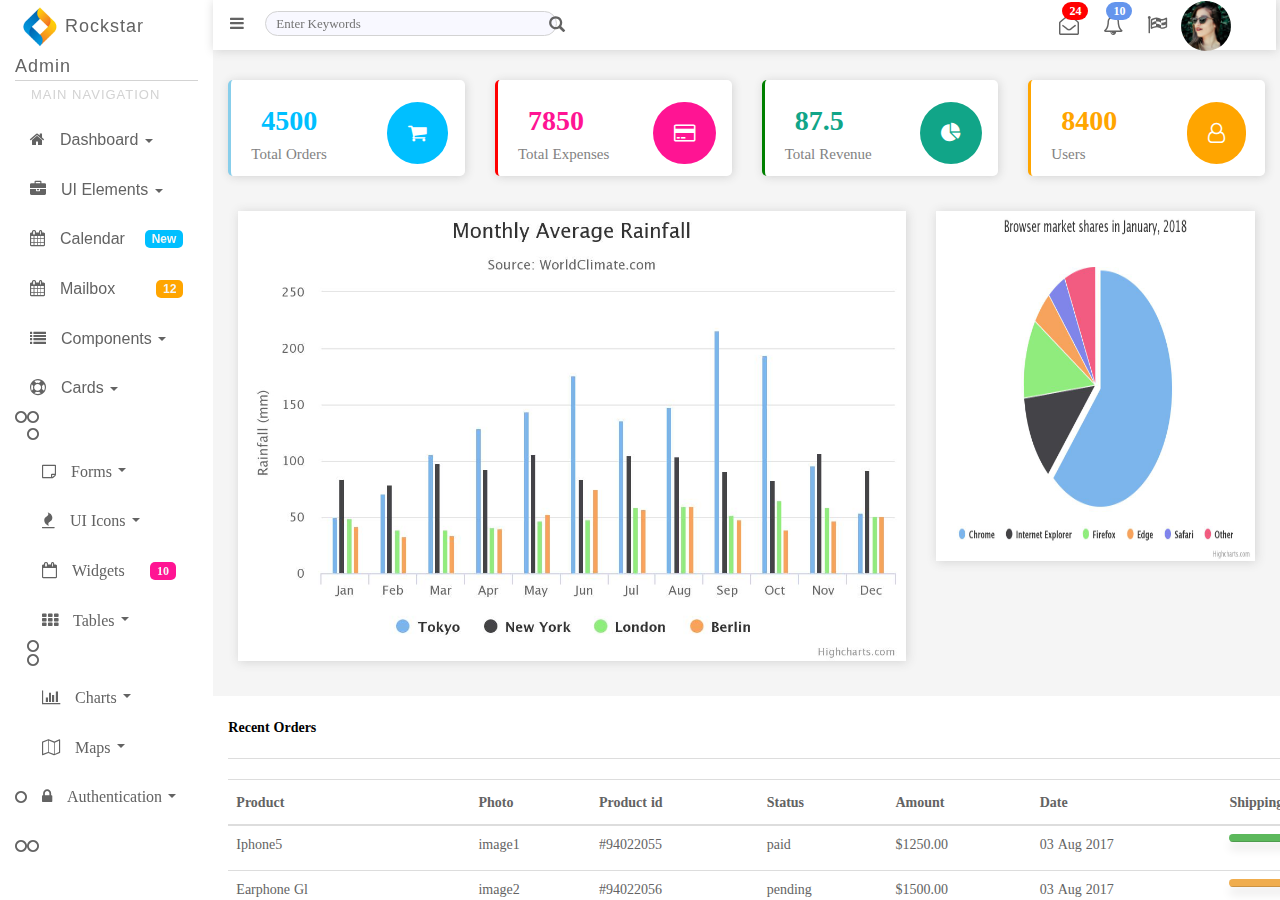
==== commit 157ecada: "edit in html" ====
--- a/dashboard.html
+++ b/dashboard.html
@@ -116,8 +116,8 @@
 							<div id="collapse4" class="panel-collapse collapse">
 								<div class="panel-body">
 								<ul>
-								<li><a href="#">Image Cards</a></li>
-								<li><a href="#">Simple Cards</a></li>
+								<li><a href="#"><i class="fa fa-circle-o" aria-hidden="true">Image Cards</a></li>
+								<li><a href="#"><i class="fa fa-circle-o" aria-hidden="true">Simple Cards</a></li>
 								</ul>
 								</div>
 							</div>
@@ -188,7 +188,7 @@
 								<li><a href="#"><i class="fa fa-circle-o" aria-hidden="true"></i>color tables</a></li>
 								<li><a href="#"><i class="fa fa-circle-o" aria-hidden="true"></i>striped color tables
 								</a></li>
-								<li><a href="#">Data tables</a></li>
+								<li><a href="#"><i class="fa fa-circle-o" aria-hidden="true">Data tables</a></li>
 								</ul>
 								</div>
 							</div>
@@ -503,18 +503,18 @@
 
 						<div class="col-lg-4">
 							<div class="card">
-								<span>45,85,240</span><div class="btn likes"><i class="fa fa-thumbs-o-up" aria-hidden="true"></i></button>
-								<p>Total likes</p></div>
+								<span>45,85,240</span><div class="btn likes"><i class="fa fa-thumbs-o-up" aria-hidden="true"></i></div>
+								<p>Total likes</p>
 							</div>
 							<div class="card">
 								<span style="color: #f82f0d;">78,50,325 </span>
-								<div class="btn comments"><i class="fa fa-align-left" aria-hidden="true"></i></button>
-								<p>Comments</p></div>
+								<div class="btn comments"><i class="fa fa-align-left" aria-hidden="true"></i></div>
+								<p>Comments</p>
 							</div>
 							<div class="card">
 								<span style="color: #121251;">25,40,354</span>
-								<div class="btn share"><i class="fa fa-share-alt" aria-hidden="true"></i></button>
-								<p>Total Shares</p></div>
+								<div class="btn share"><i class="fa fa-share-alt" aria-hidden="true"></i></div>
+								<p>Total Shares</p>
 							</div>
 
 						</div>
